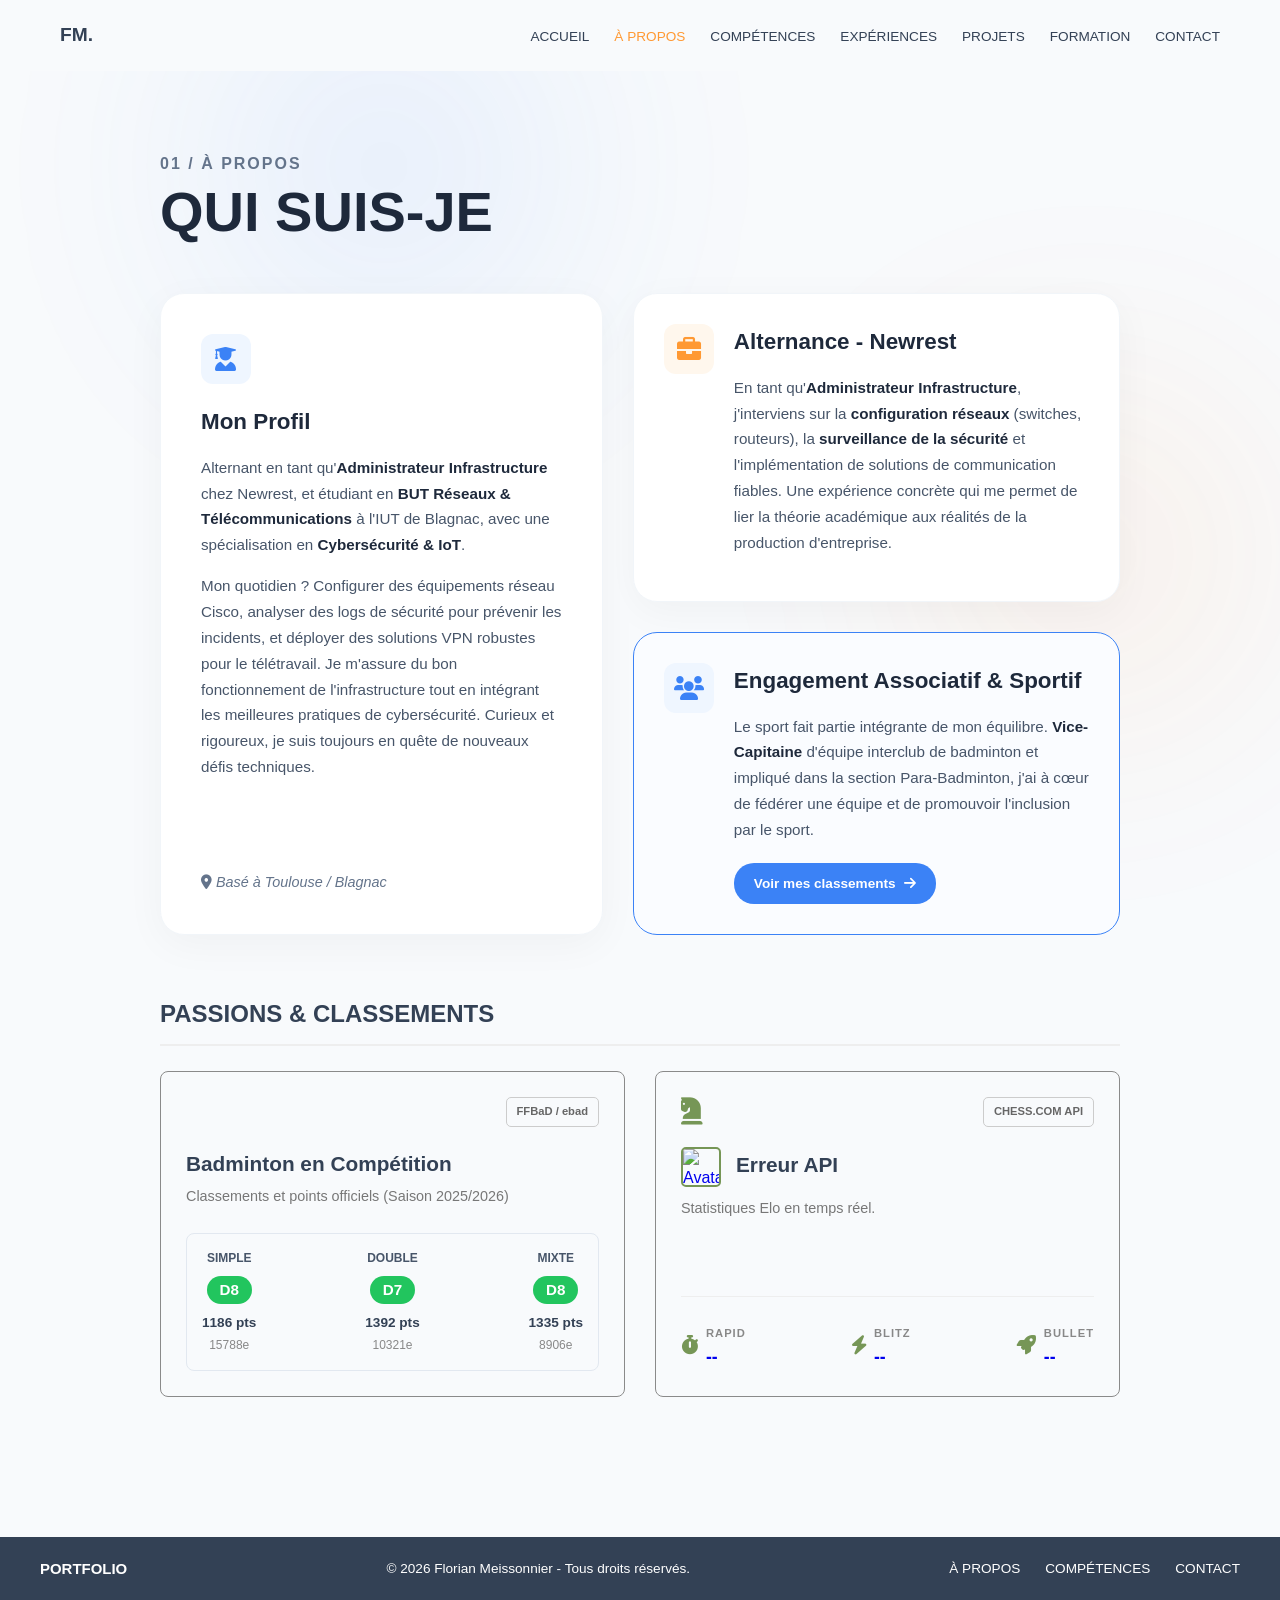
==== about.html @ 40d359cd "Add files via upload" ====
<!DOCTYPE html>
<html lang="fr">
<head>
    <meta charset="UTF-8">
    <meta name="viewport" content="width=device-width, initial-scale=1.0">
    <title>Florian Meissonnier - À Propos</title>
    <link rel="stylesheet" href="https://cdnjs.cloudflare.com/ajax/libs/font-awesome/6.0.0-beta3/css/all.min.css">
    <link rel="stylesheet" href="Style/styles.css">
</head>
<body>

    <div class="background-glows">
        <div class="glow-blob glow-1"></div>
        <div class="glow-blob glow-2"></div>
    </div>

    <header>
        <div class="navbar-container">
            <nav class="navbar">
                <div class="logo">FM.</div>
                <ul>
                    <li><a href="index.html">ACCUEIL</a></li>
                    <li><a href="#" class="active">À PROPOS</a></li>
                    <li><a href="skills.html">COMPÉTENCES</a></li>
                    <li><a href="experiences.html">EXPÉRIENCES</a></li>
                    <li><a href="projects.html">PROJETS</a></li>
                    <li><a href="diplomas.html">FORMATION</a></li>
                    <li><a href="contact.html">CONTACT</a></li>
                </ul>
            </nav>
        </div>
    </header>

    <main class="about-section">
        <div class="about-container">
            
            <p class="section-number">01 / À PROPOS</p>
            <h1 class="about-title">QUI SUIS-JE</h1>

            <div class="about-new-grid">
                
                <div class="about-glass-card about-card-main">
                    <div class="icon-box blue"><i class="fas fa-user-graduate"></i></div>
                    <h2>Mon Profil</h2>
                    
                    <p>Alternant en tant qu'<strong>Administrateur Infrastructure</strong> chez Newrest, et étudiant en <strong>BUT Réseaux & Télécommunications</strong> à l'IUT de Blagnac, avec une spécialisation en <strong>Cybersécurité & IoT</strong>.</p>
                    
                    <p>Mon quotidien ? Configurer des équipements réseau Cisco, analyser des logs de sécurité pour prévenir les incidents, et déployer des solutions VPN robustes pour le télétravail. Je m'assure du bon fonctionnement de l'infrastructure tout en intégrant les meilleures pratiques de cybersécurité. Curieux et rigoureux, je suis toujours en quête de nouveaux défis techniques.</p>
                    
                    <div class="about-location-pin">
                        <i class="fas fa-map-marker-alt"></i> Basé à Toulouse / Blagnac
                    </div>
                </div>

                <div class="about-right-col">
                    
                    <div class="about-side-card">
                        <div class="icon-box orange"><i class="fas fa-briefcase"></i></div>
                        <div class="side-card-content">
                            <h3>Alternance - Newrest</h3>
                            <p>En tant qu'<strong>Administrateur Infrastructure</strong>, j'interviens sur la <strong>configuration réseaux</strong> (switches, routeurs), la <strong>surveillance de la sécurité</strong> et l'implémentation de solutions de communication fiables. Une expérience concrète qui me permet de lier la théorie académique aux réalités de la production d'entreprise.</p>
                        </div>
                    </div>

                    <div class="about-side-card outlined">
                        <div class="icon-box blue"><i class="fas fa-users"></i></div>
                        <div class="side-card-content">
                            <h3>Engagement Associatif & Sportif</h3>
                            <p>Le sport fait partie intégrante de mon équilibre. <strong>Vice-Capitaine</strong> d'équipe interclub de badminton et impliqué dans la section Para-Badminton, j'ai à cœur de fédérer une équipe et de promouvoir l'inclusion par le sport.</p>
                            <a href="#passions" class="btn-small-blue">Voir mes classements <i class="fas fa-arrow-right"></i></a>
                        </div>
                    </div>

                </div>
            </div>

            <div id="passions"></div>

            <div class="hobbies-section" style="margin-top: 60px;">
                <h2 class="hobbies-title">PASSIONS & CLASSEMENTS</h2>
                <div class="hobbies-grid">
                    
                    <a href="https://www.badnet.org/ProxIMiti/Web/p_joueur.php?joueur=TON_ID" target="_blank" rel="noopener noreferrer" class="hobby-card badminton-card">
                        <div class="hobby-header">
                            <i class="fa-solid fa-shuttlecock hobby-icon badminton-color"></i>
                            <span class="hobby-tag">FFBaD / ebad</span>
                        </div>
                        <h3 class="hobby-name">Badminton en Compétition</h3>
                        <p class="hobby-desc">Classements et points officiels (Saison 2025/2026)</p>
                        
                        <div class="badminton-ranks">
                            <div class="rank-item">
                                <span class="rank-label">Simple</span>
                                <span class="ebad-badge badge-d">D8</span>
                                <div class="rank-details">
                                    <span class="rank-pts">1186 pts</span>
                                    <span class="rank-fr">15788e</span>
                                </div>
                            </div>
                            <div class="rank-item">
                                <span class="rank-label">Double</span>
                                <span class="ebad-badge badge-d">D7</span>
                                <div class="rank-details">
                                    <span class="rank-pts">1392 pts</span>
                                    <span class="rank-fr">10321e</span>
                                </div>
                            </div>
                            <div class="rank-item">
                                <span class="rank-label">Mixte</span>
                                <span class="ebad-badge badge-d">D8</span>
                                <div class="rank-details">
                                    <span class="rank-pts">1335 pts</span>
                                    <span class="rank-fr">8906e</span>
                                </div>
                            </div>
                        </div>
                    </a>

                    <a href="https://www.chess.com/member/Fl0ri_an" target="_blank" rel="noopener noreferrer" class="hobby-card chess-card">
                        <div class="hobby-header">
                            <i class="fa-solid fa-chess-knight hobby-icon chess-color"></i>
                            <span class="hobby-tag">CHESS.COM API</span>
                        </div>
                        <div class="chess-profile">
                            <img id="chess-avatar" src="https://www.chess.com/bundles/web/images/user-image.svg" alt="Avatar Chess" class="chess-avatar">
                            <h3 id="chess-username" class="hobby-name">Chargement...</h3>
                        </div>
                        <p class="hobby-desc">Statistiques Elo en temps réel.</p>
                        
                        <div class="chess-stats">
                            <div class="chess-stat-item">
                                <i class="fa-solid fa-stopwatch stat-icon"></i>
                                <div class="stat-info">
                                    <span class="stat-label">Rapid</span>
                                    <span id="chess-rapid" class="stat-value">--</span>
                                </div>
                            </div>
                            <div class="chess-stat-item">
                                <i class="fa-solid fa-bolt stat-icon"></i>
                                <div class="stat-info">
                                    <span class="stat-label">Blitz</span>
                                    <span id="chess-blitz" class="stat-value">--</span>
                                </div>
                            </div>
                            <div class="chess-stat-item">
                                <i class="fa-solid fa-rocket stat-icon"></i>
                                <div class="stat-info">
                                    <span class="stat-label">Bullet</span>
                                    <span id="chess-bullet" class="stat-value">--</span>
                                </div>
                            </div>
                        </div>
                    </a>

                </div>
            </div>

        </div>
    </main>

    <footer>
        <div class="footer-left">
            <span class="footer-logo">PORTFOLIO</span>
        </div>
        <div class="footer-center">
            <p>&copy; 2026 Florian Meissonnier - Tous droits réservés.</p>
        </div>
        <div class="footer-right">
            <nav class="footer-nav">
                <a href="#">À PROPOS</a>
                <a href="skills.html">COMPÉTENCES</a>
                <a href="contact.html">CONTACT</a>
            </nav>
        </div>
    </footer>

    <script>
    document.addEventListener("DOMContentLoaded", () => {
        const chessUsername = "Fl0ri_an"; 

        async function fetchChessData() {
            try {
                const profileRes = await fetch(`https://api.chess.com/pub/player/${chessUsername}`);
                const statsRes = await fetch(`https://api.chess.com/pub/player/${chessUsername}/stats`);
                if (!profileRes.ok || !statsRes.ok) throw new Error("Joueur introuvable");
                const profile = await profileRes.json();
                const stats = await statsRes.json();
                document.getElementById('chess-username').innerText = profile.username;
                if(profile.avatar) document.getElementById('chess-avatar').src = profile.avatar;
                document.getElementById('chess-rapid').innerText = stats.chess_rapid?.last?.rating || "N/C";
                document.getElementById('chess-blitz').innerText = stats.chess_blitz?.last?.rating || "N/C";
                document.getElementById('chess-bullet').innerText = stats.chess_bullet?.last?.rating || "N/C";
            } catch (error) {
                console.error("Erreur Chess.com:", error);
                document.getElementById('chess-username').innerText = "Erreur API";
            }
        }
        fetchChessData();
    });
    </script>
</body>
</html>
---- Style/styles.css ----
/* Variables pour les couleurs */
:root {
    --primary-blue: #3b82f6;      
    --primary-dark: #1e293b;      
    --color-light-bg: #f8fafc;    
    --color-accent: #ff9933;      
    --color-text-dark: #334155;   
    --color-text-light: #ffffff;
}

/* Styles Généraux */
* {
    margin: 0;
    padding: 0;
    box-sizing: border-box;
}

body {
    font-family: sans-serif;
    background-color: var(--color-light-bg);
    color: var(--color-text-dark);
    line-height: 1.6;
}

/* --- HEADER / NAVIGATION (NAVBAR) --- */

header {
    background-color: var(--color-light-bg); /* La navbar principale a un fond blanc/crème */
    padding: 20px 0;
    position: sticky;
    top: 0;
    z-index: 1000;
}

.navbar-container {
    max-width: 1200px;
    margin: 0 auto;
    padding: 0 20px;
}

.navbar {
    display: flex;
    justify-content: space-between;
    align-items: center;
}

.logo {
    font-size: 1.2em;
    font-weight: bold;
    color: var(--color-dark-red);
}

.navbar ul {
    list-style: none;
    display: flex;
}

.navbar ul li {
    margin-left: 25px;
}

.navbar ul li a {
    text-decoration: none;
    color: var(--color-text-dark);
    font-size: 0.85em;
    font-weight: 500;
    transition: color 0.3s;
}

.navbar ul li a:hover {
    color: var(--color-accent);
}

/* Style de la page active (Accueil ou À Propos) */
.navbar ul li a.active {
    color: var(--color-accent);
}


/* --- SECTION ACCUEIL (HERO) --- */

.hero-section {
    display: flex;
    justify-content: center;
    align-items: center;
    text-align: center;
    height: calc(100vh - 100px); /* Ajuster la hauteur de la section principale */
    padding-top: 50px; /* Espace sous la navbar */
}

.hero-content {
    padding: 20px;
}

.main-title {
    font-size: 3.8em; 
    font-weight: bold;
    color: var(--primary-dark);
    margin-bottom: 10px;
    line-height: 1.1;
    font-family: 'Poppins', sans-serif;
}

.subtitle {
    font-size: 1.15em;
    font-weight: 500;
    color: var(--primary-dark);
    margin-bottom: 25px;
}

.subtitle strong {
    color: var(--color-accent);
}

.specialization {
    font-size: 1.1em;
    color: var(--color-accent);
    font-weight: bold;
    margin-bottom: 40px;
}

/* --- BOUTONS --- */

.buttons {
    display: flex;
    justify-content: center;
    gap: 20px;
    margin-top: 20px;
}

.btn {
    text-decoration: none;
    padding: 12px 30px;
    border-radius: 5px;
    font-weight: 600;
    font-size: 0.9em;
    text-transform: uppercase;
    transition: background-color 0.3s, color 0.3s, border-color 0.3s;
}

.btn-contact {
    background-color: var(--primary-blue);
    border-color: var(--primary-blue);
    color: white;
}

.btn-contact:hover {
    background-color: #1e4fb9;
}

.btn-profile {
    background-color: transparent;
    color: var(--primary-dark);
    border: 1.5px solid var(--primary-dark); 
    display: inline-flex;
    align-items: center;
    gap: 10px;
    transition: all 0.3s ease;
}

.btn-profile:hover {
    background-color: var(--primary-dark);
    color: white;
    transform: translateY(-2px);
}

/* --- SECTION À PROPOS --- */

.about-section {
    max-width: 1000px;
    margin: 0 auto;
    padding: 80px 20px;
}

.about-container {
    /* Centrer le contenu si la section est plus étroite */
    margin: 0 auto;
}

.section-number {
    font-size: 0.8em;
    font-weight: 500;
    color: var(--color-dark-red);
    margin-bottom: 5px;
}

/* =========================================
   NOUVELLE PAGE À PROPOS (STYLE PHOTO)
   ========================================= */

.about-new-header {
    text-align: center;
    margin-bottom: 50px;
}

.about-new-title {
    font-size: 3em;
    font-weight: 800;
    color: var(--primary-dark);
    font-family: 'Poppins', sans-serif;
    margin-bottom: 10px;
}

/* La petite barre bleue sous le titre */
.about-underline {
    width: 60px;
    height: 4px;
    background-color: var(--primary-blue);
    margin: 0 auto;
    border-radius: 2px;
}

/* Grille principale (Carte gauche vs Cartes droite) */
.about-new-grid {
    display: grid;
    grid-template-columns: 1fr 1.1fr; /* La colonne de droite est très légèrement plus large */
    gap: 30px;
    margin-bottom: 60px;
}

/* Cartes "Glassmorphism" blanches */
.about-glass-card {
    background-color: white;
    border-radius: 24px;
    padding: 40px;
    box-shadow: 0 10px 40px rgba(0, 0, 0, 0.04);
    border: 1px solid #f1f5f9;
    display: flex;
    flex-direction: column;
}

.about-card-main {
    height: 100%;
}

/* Petites boîtes contenant les icônes */
.icon-box {
    width: 50px;
    height: 50px;
    border-radius: 12px;
    display: flex;
    justify-content: center;
    align-items: center;
    font-size: 1.5em;
    margin-bottom: 20px;
    flex-shrink: 0;
}

.icon-box.blue {
    background-color: #eff6ff;
    color: var(--primary-blue);
}

.icon-box.orange {
    background-color: #fff7ed;
    color: var(--color-accent);
}

/* Typographie interne des cartes */
.about-glass-card h2, .about-side-card h3 {
    color: var(--primary-dark);
    font-weight: 700;
    margin-bottom: 15px;
    font-size: 1.4em;
}

.about-glass-card p, .about-side-card p {
    color: #475569;
    line-height: 1.7;
    font-size: 0.95em;
    margin-bottom: 15px;
}

.about-glass-card p strong, .about-side-card p strong {
    color: var(--primary-dark);
}

/* Emplacement (Localisation en bas de la carte gauche) */
.about-location-pin {
    margin-top: auto;
    padding-top: 20px;
    color: #64748b;
    font-size: 0.9em;
    font-style: italic;
    font-weight: 500;
}

/* Colonne de droite (2 cartes empilées) */
.about-right-col {
    display: flex;
    flex-direction: column;
    gap: 30px;
}

.about-side-card {
    background-color: white;
    border-radius: 24px;
    padding: 30px;
    box-shadow: 0 10px 40px rgba(0, 0, 0, 0.04);
    border: 1px solid #f1f5f9;
    display: flex;
    gap: 20px; /* Espace entre l'icône à gauche et le texte à droite */
    align-items: flex-start;
}

/* Variante avec un liseré bleu pour la carte "Engagement Associatif" */
.about-side-card.outlined {
    box-shadow: none;
    border: 1.5px solid var(--primary-blue);
    background-color: #fafcff; /* Léger fond bleu très discret */
}

/* Le bouton "Voir mes classements" */
.btn-small-blue {
    display: inline-flex;
    align-items: center;
    gap: 8px;
    background-color: var(--primary-blue);
    color: white;
    padding: 10px 20px;
    border-radius: 20px;
    font-size: 0.85em;
    font-weight: 600;
    text-decoration: none;
    margin-top: 5px;
    transition: background-color 0.3s, transform 0.3s;
}

.btn-small-blue:hover {
    background-color: #2563eb;
    transform: translateX(5px); /* Petite animation vers la droite */
}

/* Responsive pour les tablettes et mobiles */
@media (max-width: 900px) {
    .about-new-grid {
        grid-template-columns: 1fr;
    }
    .about-side-card {
        flex-direction: column; /* L'icône passe au-dessus du texte sur petit écran */
        gap: 15px;
    }
}

.contact-card {
    display: flex;
    align-items: flex-start;
    padding: 20px;
    border: 1px solid #8a8a8a;
    border-radius: 8px;
    transition: box-shadow 0.3s;
    min-height: 100px;
}

.contact-card:hover {
    box-shadow: 0 4px 15px rgba(0, 0, 0, 0.05);
}

.icon-accent {
    color: var(--color-accent);
    font-size: 1.5em;
    margin-right: 15px;
    padding-top: 5px; /* Pour aligner l'icône avec le texte du label */
}

.card-text {
    display: flex;
    flex-direction: column;
}

.card-label {
    font-size: 0.8em;
    color: #999;
    text-transform: uppercase;
    margin-bottom: 5px;
}

.card-value {
    font-size: 1.1em;
    font-weight: 600;
    color: var(--color-dark-red); /* Utiliser la couleur principale pour les valeurs */
}

/* Pour que l'élément GITHUB prenne toute la largeur */
.card-full-width {
    grid-column: 1 / -1; /* S'étend de la première colonne à la dernière */
}

/* --- FOOTER --- */

footer {
    background-color: var(--color-text-dark);
    color: var(--color-text-light);
    padding: 20px 40px;
    display: flex;
    justify-content: space-between;
    align-items: center;
    font-size: 0.85em;
}

.footer-left .footer-logo {
    font-weight: bold;
    font-size: 1.1em;
}

.footer-center {
    display: flex;
    align-items: center;
    justify-content: center;
}

.footer-right {
    display: flex;
    align-items: center;
    gap: 30px;
}

.footer-right .footer-nav {
    display: flex;
    gap: 25px;
}

.footer-right .footer-nav a {
    color: var(--color-text-light);
    text-decoration: none;
    font-weight: 500;
}

.footer-right .footer-nav a:hover {
    color: var(--color-accent);
}

/* --- SECTION COMPÉTENCES --- */

.skills-section {
    max-width: 1200px;
    margin: 0 auto;
    padding: 80px 20px;
}

.skills-container {
    margin: 0 auto;
}

.skills-title {
    font-size: 3.5em;
    font-weight: bold;
    color: var(--color-dark-red);
    margin-bottom: 5px;
}

.skills-subtitle {
    font-size: 1.1em;
    color: var(--color-text-dark);
    margin-bottom: 60px;
}

.skills-glass-layout {
    display: flex;
    flex-wrap: wrap;
    gap: 30px;
    margin-bottom: 50px;
}

.sg-column {
    flex: 1;
    min-width: 300px;
    display: flex;
    flex-direction: column;
    gap: 20px;
}

/* Labels en haut des colonnes */
.sg-label {
    font-size: 0.85em;
    font-weight: 700;
    text-transform: uppercase;
    display: flex;
    align-items: center;
    gap: 10px;
    margin-bottom: 10px;
}

.sg-label-dot {
    width: 10px;
    height: 10px;
    border-radius: 50%;
}

.sg-label--blue { color: var(--primary-blue); }
.sg-label--blue .sg-label-dot { background-color: var(--primary-blue); }

.sg-label--orange { color: var(--color-accent); }
.sg-label--orange .sg-label-dot { background-color: var(--color-accent); }

.sg-label--red { color: #ef4444; }
.sg-label--red .sg-label-dot { background-color: #ef4444; }

/* Conteneur des cartes */
.sg-cards {
    display: flex;
    flex-direction: column;
    gap: 15px;
}

/* Style de la carte compétence */
.sg-card {
    position: relative;
    background-color: white;
    border-radius: 16px;
    padding: 20px;
    cursor: pointer;
    overflow: hidden;
    box-shadow: 0 4px 15px rgba(0,0,0,0.03);
    transition: transform 0.3s ease, box-shadow 0.3s ease;
    border: 1px solid #f1f5f9;
}

.sg-card:hover {
    transform: translateY(-4px);
    box-shadow: 0 12px 25px rgba(0,0,0,0.08);
}

/* --- EFFET GLOW INTERNE AU SURVOL --- */
.sg-card-glow {
    position: absolute;
    top: -50px;
    left: -50px;
    width: 150px;
    height: 150px;
    border-radius: 50%;
    opacity: 0;
    filter: blur(40px);
    transition: opacity 0.4s ease;
    pointer-events: none; /* Ne gêne pas le clic */
}

/* Lueur selon la colonne */
.sg-card--blue .sg-card-glow { background-color: rgba(59, 130, 246, 0.3); }
.sg-card--orange .sg-card-glow { background-color: rgba(249, 115, 22, 0.3); }
.sg-card--red .sg-card-glow { background-color: rgba(239, 68, 68, 0.3); }

/* Apparition de la lueur au survol */
.sg-card:hover .sg-card-glow {
    opacity: 1;
}

/* Intérieur de la carte */
.sg-card-top {
    display: flex;
    justify-content: space-between;
    align-items: center;
    margin-bottom: 15px;
    position: relative;
    z-index: 2;
}

.sg-icon-font {
    font-size: 2.5em;
}

/* Badges (Intermédiaire, etc.) */
.sg-badge {
    font-size: 0.7em;
    font-weight: 700;
    padding: 4px 12px;
    border-radius: 12px;
    text-transform: uppercase;
}

.sg-badge--blue { background-color: #eff6ff; color: #3b82f6; border: 1px solid #bfdbfe; }
.sg-badge--orange { background-color: #fff7ed; color: #ea580c; border: 1px solid #fed7aa; }
.sg-badge--red { background-color: #fef2f2; color: #ef4444; border: 1px solid #fecaca; }

.sg-card-bottom {
    position: relative;
    z-index: 2;
}

.sg-title {
    font-size: 1.2em;
    font-weight: 700;
    color: var(--primary-dark);
    margin-bottom: 4px;
}

.sg-sub {
    font-size: 0.85em;
    color: #64748b;
}


/* =========================================
   FENÊTRES MODALES (POP-UPS COMPÉTENCES)
   ========================================= */

.sg-modal {
    position: fixed;
    inset: 0;
    background-color: rgba(15, 23, 42, 0.6); /* Fond sombre semi-transparent */
    backdrop-filter: blur(4px);
    display: flex;
    justify-content: center;
    align-items: center;
    z-index: 9999;
    opacity: 0;
    pointer-events: none; /* Inactif par défaut */
    transition: opacity 0.3s ease;
}

/* Apparition quand la classe "active" est ajoutée via JS */
.sg-modal.active {
    opacity: 1;
    pointer-events: auto;
}

.sg-modal-content {
    background-color: #f8fafc;
    width: 90%;
    max-width: 750px;
    border-radius: 16px;
    overflow: hidden;
    box-shadow: 0 25px 50px -12px rgba(0, 0, 0, 0.25);
    transform: translateY(20px);
    transition: transform 0.3s ease;
}

.sg-modal.active .sg-modal-content {
    transform: translateY(0);
}

.sg-modal-header {
    display: flex;
    justify-content: space-between;
    align-items: center;
    padding: 20px 30px;
    background-color: white;
    border-bottom: 1px solid #e2e8f0;
}

.sg-modal-header h3 {
    margin: 0;
    color: var(--primary-dark);
    font-size: 1.3em;
}

.sg-close-btn {
    background: none;
    border: 1px solid #cbd5e1;
    border-radius: 50%;
    width: 35px;
    height: 35px;
    font-size: 1.5em;
    color: #64748b;
    cursor: pointer;
    display: flex;
    justify-content: center;
    align-items: center;
    transition: all 0.2s;
}

.sg-close-btn:hover {
    background-color: #f1f5f9;
    color: var(--primary-dark);
}

.sg-modal-body {
    display: grid;
    grid-template-columns: 1fr 1.5fr; /* 2 colonnes dans la pop-up */
    gap: 40px;
    padding: 30px;
}

/* Partie gauche (Icone, Badge, Description) */
.sg-detail-left {
    display: flex;
    flex-direction: column;
    align-items: center;
    text-align: center;
}

.sg-badge-large {
    font-size: 0.85em;
    padding: 6px 16px;
    margin-bottom: 15px;
    border-radius: 20px;
}

.sg-detail-left p {
    font-size: 0.95em;
    color: #475569;
    line-height: 1.5;
}

/* Partie droite (Savoir-faire / Liste) */
.sg-detail-right h4 {
    color: var(--primary-dark);
    margin-bottom: 15px;
    font-size: 1.1em;
}

.sg-tech-list {
    display: flex;
    flex-direction: column;
    gap: 10px;
}

.sg-tech-item {
    background-color: white;
    padding: 12px 18px;
    border-radius: 8px;
    box-shadow: 0 2px 4px rgba(0,0,0,0.02);
    font-size: 0.95em;
    color: var(--color-text-dark);
    display: flex;
    align-items: center;
    gap: 12px;
    border: 1px solid #f1f5f9;
}

/* Responsive Modal */
@media (max-width: 768px) {
    .sg-modal-body {
        grid-template-columns: 1fr; /* Une seule colonne sur mobile */
        gap: 20px;
    }
}
/* --- SECTION EXPÉRIENCES --- */

.experiences-section {
    max-width: 900px;
    margin: 0 auto;
    padding: 80px 20px;
}

.experiences-title {
    font-size: 3.5em;
    font-weight: bold;
    color: var(--primary-dark);
    margin-bottom: 60px;
    font-family: 'Poppins', sans-serif;
}

/* --- LISTE DES TÂCHES (Puces modernes) --- */
.timeline-tasks {
    list-style: none;
    padding: 0;
    margin-top: 15px;
    display: flex;
    flex-direction: column;
    gap: 8px;
}

.timeline-tasks li {
    font-size: 0.95em;
    color: #475569; /* Gris lisible */
    display: flex;
    align-items: flex-start;
    gap: 10px;
    line-height: 1.5;
}

/* Flèche de la puce */
.timeline-tasks li i {
    font-size: 0.85em;
    margin-top: 6px; /* Aligne la flèche avec la première ligne de texte */
}

/* Couleurs des puces selon la carte */
.blue-bullets li i { color: var(--primary-blue); }
.orange-bullets li i { color: var(--color-accent); }

/* Ajustement des titres de section secondaires */
.section-subtitle-container {
    display: flex;
    align-items: center;
    margin-bottom: 30px;
    padding-top: 20px;
}
.section-subtitle {
    font-size: 1.8em;
    font-weight: 700;
}
.subtitle-icon {
    font-size: 1.8em;
    margin-right: 15px;
}
/* --- SECTION PROJETS --- */

.projects-section {
    max-width: 1200px;
    margin: 0 auto;
    padding: 80px 20px;
}

.projects-title {
    font-size: 3.5em;
    font-weight: bold;
    color: var(--color-dark-red);
    margin-bottom: 5px;
}

.projects-subtitle {
    font-size: 1.1em;
    color: var(--color-text-dark);
    margin-bottom: 60px;
}

/* GRILLE DES PROJETS (2 colonnes) */
.projects-grid {
    display: grid;
    grid-template-columns: 1fr 1fr;
    gap: 40px;
}

.project-card {
    background-color: var(--color-light-bg);
    border: 1px solid #eee;
    padding: 30px;
    border-radius: 8px;
    transition: box-shadow 0.3s;
}

.project-card:hover {
    box-shadow: 0 8px 20px rgba(0, 0, 0, 0.05);
}

.project-header {
    display: flex;
    justify-content: space-between;
    align-items: center;
    margin-bottom: 20px;
}

.project-icon {
    font-size: 1.5em;
    color: var(--color-accent);
    /* Style du petit carré orange autour de l'icône */
    padding: 10px;
    border: 1px solid var(--color-accent);
    border-radius: 5px;
}

.project-tag {
    font-size: 0.7em;
    font-weight: bold;
    padding: 5px 10px;
    border-radius: 5px;
    border: 1px solid;
    text-transform: uppercase;
    white-space: nowrap;
}

/* Couleurs des tags (basées sur les captures) */
.tag-reseaux, .tag-iot, .tag-cyber {
    color: var(--color-accent);
    border-color: var(--color-accent);
}

.project-name {
    font-size: 1.5em;
    font-weight: 600;
    color: var(--color-dark-red);
    margin-bottom: 15px;
}

.project-description {
    font-size: 1em;
    color: #555;
    min-height: 80px; /* Assure une hauteur minimale pour les cartes */
    border-bottom: 1px solid #f0f0f0;
    padding-bottom: 20px;
    margin-bottom: 20px;
}

/* Section Technologies */

.project-technologies {
    display: flex;
    flex-direction: column;
}

.tech-label {
    font-size: 0.7em;
    color: var(--color-accent);
    font-weight: bold;
    margin-bottom: 10px;
}

.tech-badges {
    display: flex;
    flex-wrap: wrap;
    gap: 8px;
}

.badge {
    background-color: #f5f5f5; /* Fond léger pour les badges */
    color: var(--color-text-dark);
    padding: 5px 10px;
    border-radius: 3px;
    font-size: 0.8em;
    font-weight: 500;
}

/* --- SECTION DIPLÔMES ET CERTIFICATIONS --- */

.diplomas-section {
    max-width: 1200px;
    margin: 0 auto;
    padding: 80px 20px;
}

.diplomas-title {
    font-size: 3.5em;
    font-weight: bold;
    color: var(--color-dark-red);
    margin-bottom: 50px;
}

/* Style commun pour les sous-titres de section (Certifications, Académique) */
.section-subtitle-container {
    display: flex;
    align-items: center;
    margin-bottom: 30px;
    padding-top: 20px; /* Espace au-dessus de la section */
}

.academic-spacing {
    margin-top: 60px; /* Plus d'espace avant la section Parcours Académique */
}

.section-subtitle {
    font-size: 1.8em;
    font-weight: 700;
    color: var(--color-dark-red);
}

.subtitle-icon {
    font-size: 1.8em;
    color: var(--color-dark-red);
    margin-right: 15px;
}

/* --- CERTIFICATIONS CISCO (GRILLE) --- */

.certifications-grid {
    display: grid;
    grid-template-columns: repeat(3, 1fr); /* Trois colonnes de largeur égale */
    gap: 30px;
    margin-bottom: 60px;
}

.certif-card {
    background-color: #fcfcfc;
    border: 1px solid #f0e0e0;
    padding: 25px;
    border-radius: 8px;
    transition: background-color 0.3s;
    background-color: #fcf6f6; /* Fond légèrement rosé/crème comme sur la capture */
}

.certif-header {
    display: flex;
    justify-content: space-between;
    align-items: flex-start;
    margin-bottom: 20px;
}

.certif-icon {
    font-size: 1.5em;
    color: var(--color-accent);
}

.certif-year {
    font-size: 0.8em;
    font-weight: bold;
    color: var(--color-accent);
}

.certif-name {
    font-size: 1.2em;
    font-weight: 600;
    color: var(--color-dark-red);
    margin-bottom: 5px;
    line-height: 1.3;
}

.certif-issuer {
    font-size: 0.9em;
    color: #999;
    margin-bottom: 15px;
    font-style: italic;
}

.certif-description {
    font-size: 0.9em;
    color: #555;
}

/* --- PARCOURS ACADÉMIQUE (LISTE) --- */

.parcours-timeline {
    display: flex;
    flex-direction: column;
    gap: 30px;
    margin-bottom: 60px;
}

.timeline-card {
    position: relative;
    background-color: white;
    border-radius: 16px;
    padding: 30px;
    display: flex;
    flex-direction: column;
    gap: 20px;
    border: 1px solid #f1f5f9;
    box-shadow: 0 4px 15px rgba(0,0,0,0.03);
    transition: transform 0.3s ease, box-shadow 0.3s ease;
    overflow: hidden; /* Nécessaire pour contenir la lueur */
    z-index: 1;
}

.timeline-card:hover {
    transform: translateY(-4px);
    box-shadow: 0 12px 25px rgba(0,0,0,0.08);
}

/* Lueur interne au survol */
.timeline-glow {
    position: absolute;
    top: -60px;
    left: -60px;
    width: 200px;
    height: 200px;
    border-radius: 50%;
    opacity: 0;
    filter: blur(50px);
    transition: opacity 0.4s ease;
    pointer-events: none;
    z-index: -1;
}

.timeline-glow--blue { background-color: rgba(59, 130, 246, 0.2); }
.timeline-glow--orange { background-color: rgba(249, 115, 22, 0.2); }

.timeline-card:hover .timeline-glow {
    opacity: 1;
}

/* Badge pour les dates */
.timeline-date {
    display: flex;
    align-items: center;
}

.date-badge {
    background-color: #eff6ff; /* Bleu très clair */
    color: var(--primary-blue);
    padding: 6px 16px;
    border-radius: 20px;
    font-size: 0.85em;
    font-weight: 700;
    border: 1px solid #bfdbfe;
    display: inline-block;
}

.date-badge--orange {
    background-color: #fff7ed;
    color: var(--color-accent);
    border: 1px solid #fed7aa;
}

/* Contenu principal de la carte */
.timeline-content {
    display: flex;
    gap: 25px;
    align-items: flex-start;
}

/* Icône encerclée */
.timeline-icon-wrapper {
    flex-shrink: 0;
    width: 65px;
    height: 65px;
    background-color: var(--color-light-bg);
    border-radius: 50%;
    display: flex;
    justify-content: center;
    align-items: center;
    font-size: 1.6em;
    box-shadow: inset 0 2px 5px rgba(0,0,0,0.05); /* Effet "creusé" */
}

/* Textes */
.timeline-text {
    display: flex;
    flex-direction: column;
    gap: 6px;
}

.timeline-title {
    font-size: 1.4em;
    font-weight: 700;
    color: var(--primary-dark);
    margin: 0;
}

.timeline-specialty {
    font-weight: 600;
    color: var(--primary-blue); /* Fait ressortir ta spécialité */
    font-size: 1em;
    margin: 0;
}

.timeline-location {
    font-size: 0.9em;
    color: #64748b;
    margin: 0;
    display: flex;
    align-items: center;
    gap: 6px;
}

.timeline-location i {
    color: var(--color-accent);
}

.timeline-desc {
    margin-top: 10px;
    font-size: 0.95em;
    color: #475569;
    line-height: 1.6;
}

/* --- RESPONSIVE PARCOURS --- */
@media (max-width: 768px) {
    .timeline-content {
        flex-direction: column;
        gap: 15px;
    }
    
    .timeline-icon-wrapper {
        width: 50px;
        height: 50px;
        font-size: 1.2em;
    }
}

/* --- SECTION CONTACT --- */

.contact-section {
    max-width: 1200px;
    margin: 0 auto;
    padding: 80px 20px;
}

.contact-title {
    font-size: 3.5em;
    font-weight: bold;
    color: var(--color-dark-red);
    margin-bottom: 5px;
}

.contact-subtitle {
    font-size: 1.1em;
    color: var(--color-text-dark);
    margin-bottom: 60px;
}

/* Grille principale (2 colonnes) */
.contact-grid-main {
    display: grid;
    grid-template-columns: 1fr 1.5fr; /* Infos à gauche (plus petit), Formulaire à droite (plus grand) */
    gap: 80px;
    margin-top: 30px;
}

/* --- PARTIE GAUCHE (INFOS) --- */

.contact-info-side {
    padding-top: 20px;
}

.info-text {
    font-size: 1em;
    color: #555;
    line-height: 1.6;
    margin-bottom: 40px;
}

.contact-detail-card {
    display: flex;
    align-items: center;
    padding: 20px;
    border: 1px solid #f0f0f0;
    border-radius: 5px;
    margin-bottom: 20px;
}

.info-icon {
    font-size: 1.5em;
    color: var(--color-accent);
    margin-right: 20px;
}

.info-text-group {
    display: flex;
    flex-direction: column;
}

.info-label {
    font-size: 0.8em;
    color: #999;
    text-transform: uppercase;
    margin-bottom: 3px;
}

.info-value {
    font-size: 1em;
    font-weight: 600;
    color: var(--color-dark-red);
}

.social-links {
    margin-top: 30px;
    display: flex;
    gap: 15px;
}

.social-btn {
    display: flex;
    justify-content: center;
    align-items: center;
    width: 45px;
    height: 45px;
    color: var(--color-dark-red);
    border-radius: 5px;
    font-size: 1.2em;
    transition: background-color 0.3s, color 0.3s;
}

.social-btn:hover {
    color: var(--primary-blue);
}


/* --- PARTIE DROITE (FORMULAIRE) --- */

.contact-form {
    background-color: var(--color-light-bg);
    padding: 20px;
}

.form-row {
    display: flex;
    gap: 20px;
    margin-bottom: 20px;
}

.form-group {
    display: flex;
    flex-direction: column;
    flex: 1; /* Prend l'espace disponible */
}

.form-group label {
    font-size: 0.8em;
    color: var(--color-dark-red);
    font-weight: 600;
    margin-bottom: 5px;
    text-transform: uppercase;
}

.contact-form input[type="text"],
.contact-form input[type="email"],
.contact-form textarea {
    padding: 15px 12px;
    border: 1px solid #ccc;
    border-radius: 5px;
    font-size: 1em;
    background-color: #fcfcfc;
    transition: border-color 0.3s;
}

.contact-form input:focus,
.contact-form textarea:focus {
    border-color: var(--color-accent);
    outline: none;
}

.contact-form textarea {
    resize: vertical;
}

.btn-submit {
    /* Utilise le style du bouton de contact, mais plus grand */
    background-color: var(--color-accent);
    color: var(--color-text-light);
    border: none;
    padding: 15px 30px;
    border-radius: 5px;
    font-weight: 600;
    font-size: 1em;
    text-transform: uppercase;
    cursor: pointer;
    transition: background-color 0.3s;
    width: auto; /* Ajuste la largeur au contenu */
    display: inline-flex;
    align-items: center;
    gap: 10px;
    margin-top: 10px;
}

.btn-submit:hover {
    background-color: #e68a00;
}

/* --- SECTION PASSIONS & CLASSEMENTS --- */
.hobbies-section { margin-bottom: 60px; }
.hobbies-title {
    font-size: 1.5em; font-weight: 700; color: var(--color-dark-red);
    margin-bottom: 25px; border-bottom: 2px solid #eee; padding-bottom: 10px;
}
.hobbies-grid { display: grid; grid-template-columns: 1fr 1fr; gap: 30px; }

.hobby-card {
    background-color: var(--color-light-bg);
    border: 1px solid #8a8a8a;
    border-radius: 8px;
    padding: 25px;
    text-decoration: none; /* Enlève le soulignement du lien */
    transition: all 0.3s ease;
    display: flex; flex-direction: column;
}

.hobby-card:hover {
    box-shadow: 0 8px 20px rgba(0, 0, 0, 0.08);
    transform: translateY(-2px);
    border-color: var(--color-accent);
}

.hobby-header { display: flex; justify-content: space-between; align-items: center; margin-bottom: 20px; }
.hobby-icon { font-size: 1.8em; }
.badminton-color { color: #12ec62; } /* Vert pour le badminton D */
.chess-color { color: #769656; }
.hobby-tag { font-size: 0.7em; font-weight: bold; padding: 5px 10px; border-radius: 5px; border: 1px solid #ccc; color: #666; }
.hobby-name { font-size: 1.3em; font-weight: 600; color: var(--color-text-dark); margin-bottom: 5px; }
.hobby-desc { font-size: 0.9em; color: #777; margin-bottom: 25px; flex-grow: 1; }

/* --- BADMINTON --- */
.badminton-ranks {
    display: flex; justify-content: space-between;
    background-color: #f8fafc; border: 1px solid #e2e8f0; border-radius: 8px; padding: 15px;
}
.rank-item { display: flex; flex-direction: column; align-items: center; gap: 8px; }
.rank-label { font-size: 0.75em; font-weight: 700; color: #475569; text-transform: uppercase; }
.ebad-badge {
    display: inline-flex; justify-content: center; align-items: center;
    width: 45px; height: 28px; border-radius: 14px;
    font-weight: bold; font-size: 0.95em; color: white;
}
.badge-d { background-color: #22c55e; } /* VERT SÉRIE D */

.rank-details { display: flex; flex-direction: column; align-items: center; gap: 2px; }
.rank-pts { font-size: 0.85em; font-weight: 600; color: var(--color-text-dark); }
.rank-fr { font-size: 0.75em; color: #888; }

/* --- CHESS.COM --- */
.chess-profile { display: flex; align-items: center; gap: 15px; margin-bottom: 10px; }
.chess-avatar { width: 40px; height: 40px; border-radius: 5px; border: 2px solid #769656; }
.chess-stats { display: flex; justify-content: space-between; border-top: 1px solid #eee; padding-top: 20px; }
.chess-stat-item { display: flex; align-items: center; gap: 8px; }
.stat-icon { color: #769656; font-size: 1.2em; }
.stat-info { display: flex; flex-direction: column; }
.stat-label { font-size: 0.75em; color: #888; text-transform: uppercase; }
.stat-value { font-size: 1.1em; font-weight: bold; color: var(--color-dark-red); }

@media (max-width: 768px) { .hobbies-grid { grid-template-columns: 1fr; } }

/* --- SECTION LANGUES (SOUS LES COMPÉTENCES TECHNIQUES) --- */

.languages-glass-section {
    margin-top: 60px;
    display: flex;
    flex-direction: column;
}

.languages-new-grid {
    display: grid;
    grid-template-columns: repeat(4, 1fr);
    gap: 20px;
}

.lang-new-card {
    position: relative;
    background-color: white;
    border-radius: 16px;
    padding: 30px 20px;
    display: flex;
    flex-direction: column;
    align-items: center;
    text-align: center;
    gap: 15px;
    border: 1px solid #f1f5f9; /* Bordure discrète */
    box-shadow: 0 4px 15px rgba(0,0,0,0.03);
    transition: transform 0.3s ease, box-shadow 0.3s ease;
    overflow: hidden; /* Pour contenir l'effet Glow */
}

.lang-new-card:hover {
    transform: translateY(-4px);
    box-shadow: 0 12px 25px rgba(0,0,0,0.08);
}

/* Lueur interne au survol (Glow) */
.lang-glow {
    position: absolute;
    top: -40px;
    left: -40px;
    width: 120px;
    height: 120px;
    border-radius: 50%;
    opacity: 0;
    filter: blur(35px);
    transition: opacity 0.4s ease;
    pointer-events: none;
}

/* Couleurs des lueurs basées sur les drapeaux */
.lang-glow--fr { background-color: rgba(0, 85, 164, 0.25); } /* Bleu France */
.lang-glow--gb { background-color: rgba(200, 16, 46, 0.25); } /* Rouge UK */
.lang-glow--de { background-color: rgba(255, 206, 0, 0.35); } /* Jaune/Doré Allemagne */
.lang-glow--lv { background-color: rgba(158, 48, 57, 0.3); } /* Rouge Carmin Lettonie */

.lang-new-card:hover .lang-glow {
    opacity: 1;
}

/* Encadré rond pour le drapeau */
.lang-flag-wrapper {
    width: 70px;
    height: 70px;
    border-radius: 50%;
    background-color: var(--color-light-bg);
    display: flex;
    justify-content: center;
    align-items: center;
    box-shadow: inset 0 2px 5px rgba(0,0,0,0.05); /* Effet creusé */
    z-index: 2;
}

/* Ajustement du drapeau */
.lang-flag-icon {
    font-size: 2.2em;
    border-radius: 4px;
    box-shadow: 0 2px 6px rgba(0,0,0,0.15);
}

.lang-content {
    z-index: 2;
    display: flex;
    flex-direction: column;
    align-items: center;
    gap: 10px;
}

.lang-title {
    font-size: 1.15em;
    font-weight: 700;
    color: var(--primary-dark);
    margin: 0;
}

/* Responsive pour les langues */
@media (max-width: 1024px) {
    .languages-new-grid {
        grid-template-columns: repeat(2, 1fr);
    }
}

@media (max-width: 600px) {
    .languages-new-grid {
        grid-template-columns: 1fr;
    }
}

/* --- BADGES LANGUES PERSONNALISÉS --- */

.lang-badge--fr {
    background-color: rgba(0, 85, 164, 0.08);
    color: #0055A4; /* Bleu France */
    border: 1px solid rgba(0, 85, 164, 0.3);
}

.lang-badge--gb {
    background-color: rgba(200, 16, 46, 0.08);
    color: #C8102E; /* Rouge UK */
    border: 1px solid rgba(200, 16, 46, 0.3);
}

.lang-badge--de {
    background-color: rgba(212, 175, 55, 0.1);
    color: #b48600; /* Doré allemand adapté pour la lisibilité */
    border: 1px solid rgba(212, 175, 55, 0.4);
}

.lang-badge--lv {
    background-color: rgba(158, 48, 57, 0.08);
    color: #9E3039; /* Rouge Carmin Lettonie */
    border: 1px solid rgba(158, 48, 57, 0.3);
}

/* --- LIEN ATTESTATION (TOEIC) --- */

.lang-certif-link {
    font-size: 0.8em;
    color: #64748b; /* Gris discret par défaut */
    text-decoration: none;
    margin-top: 5px;
    font-weight: 500;
    transition: color 0.3s ease;
    display: inline-flex;
    align-items: center;
    gap: 6px;
    position: relative;
    z-index: 3; /* Assure que le lien soit cliquable au-dessus du glow */
}

/* Au survol, le lien prend la couleur rouge du Royaume-Uni pour rester dans le thème */
.lang-certif-link:hover {
    color: #C8102E; 
}


/* --- SECTION ACCUEIL (HERO) --- */

.hero-section {
    display: flex;
    align-items: center;
    min-height: calc(100vh - 100px); 
    padding: 60px 20px;
}

.hero-container {
    display: flex;
    align-items: center;
    justify-content: space-between;
    max-width: 1100px;
    margin: 0 auto;
    gap: 60px; /* Espace entre la photo et le texte */
}

/* Photo de profil */
.hero-visual {
    flex: 0 0 320px; /* Largeur fixe pour la photo */
}

/* Photo de profil et son effet */
.hero-avatar {
    width: 100%;
    height: auto;
    border-radius: 20px; 
    box-shadow: 0 15px 35px rgba(0,0,0,0.08); 
    object-fit: cover;
    
    /* Transitions pour rendre l'animation fluide */
    /* La courbe "cubic-bezier" donne un petit effet rebond très pro */
    transition: transform 0.4s cubic-bezier(0.175, 0.885, 0.32, 1.275), box-shadow 0.4s ease;
}

/* L'effet quand on passe la souris sur la photo */
.hero-avatar:hover {
    transform: translateY(-10px) scale(1.02); /* Se soulève et grossit très légèrement */
    box-shadow: 0 25px 50px rgba(0,0,0,0.15); /* L'ombre s'agrandit pour accentuer la profondeur */
}

/* Contenu texte à droite */
.hero-content {
    flex: 1;
    text-align: left; /* Aligné à gauche */
}



.hero-description {
    font-size: 1em;
    color: #555;
    margin-bottom: 35px;
    line-height: 1.7;
}

/* Section Statistiques */
.stats-row {
    display: flex;
    gap: 50px;
    margin-bottom: 30px;
    padding-bottom: 30px;
    border-bottom: 1px solid #e2e8f0; /* Ligne de séparation */
}

.stat-item {
    display: flex;
    flex-direction: column;
    align-items: center;
}

.stat-number {
    font-size: 2.5em;
    font-weight: bold;
    color: var(--primary-blue);
    line-height: 1;
}

.stat-label {
    font-size: 0.7em;
    text-transform: uppercase;
    color: #888;
    margin-top: 8px;
    font-weight: 600;
    letter-spacing: 1px;
}

/* Réseaux Sociaux Accueil */
.social-row {
    display: flex;
    align-items: center;
    gap: 15px;
    margin-top: 30px;
}

.social-text {
    font-size: 0.8em;
    font-weight: 600;
    color: #888;
    text-transform: uppercase;
    margin-right: 10px;
}

/* --- BOUTONS --- */

.buttons {
    display: flex;
    justify-content: center;
    gap: 20px;
    margin-top: 20px;
}

/* Surcharge pour la page d'accueil (aligné à gauche) */
.hero-buttons {
    justify-content: flex-start;
    margin-top: 0;
}

.btn {
    text-decoration: none;
    padding: 12px 30px;
    border-radius: 5px;
    font-weight: 600;
    font-size: 0.9em;
    text-transform: uppercase;
    transition: background-color 0.3s, color 0.3s, border-color 0.3s;
    display: inline-flex;
    align-items: center;
    gap: 8px;
}
/* --- RESPONSIVE ACCUEIL (Tablettes et Mobiles) --- */
@media (max-width: 900px) {
    .hero-container {
        flex-direction: column;
        text-align: center;
        gap: 40px;
    }
    .hero-content {
        text-align: center;
    }
    .stats-row {
        justify-content: center;
        gap: 30px;
        flex-wrap: wrap;
    }
    .hero-buttons {
        justify-content: center;
    }
    .social-row {
        justify-content: center;
    }
}

/* --- ANIMATIONS DE FOND (GLOWS SUR TOUTE LA PAGE) --- */

.background-glows {
    position: fixed;
    top: 0;
    left: 0;
    width: 100%;
    height: 100%;
    z-index: -1;
    overflow: hidden;
    background-color: var(--color-light-bg);
}

.glow-blob {
    position: absolute;
    width: 40vw; /* Taille proportionnelle à l'écran */
    height: 40vw;
    border-radius: 50%;
    filter: blur(120px);
    opacity: 0.4;
}

/* Glow Bleu : Voyage de haut en bas */
.glow-1 {
    top: -10%;
    left: 10%;
    background: radial-gradient(circle, rgba(59, 130, 246, 0.4) 0%, rgba(255, 255, 255, 0) 70%);
    animation: moveBlue 25s infinite alternate ease-in-out;
}

/* Glow Orange : Voyage de droite à gauche */
.glow-2 {
    bottom: 10%;
    right: -5%;
    background: radial-gradient(circle, rgba(249, 115, 22, 0.3) 0%, rgba(255, 255, 255, 0) 70%);
    animation: moveOrange 20s infinite alternate ease-in-out;
}

@keyframes moveBlue {
    0%   { transform: translate(0, 0); }
    50%  { transform: translate(50vw, 40vh); } /* Traverse vers le milieu droit */
    100% { transform: translate(10vw, 80vh); } /* Finit en bas à gauche */
}

@keyframes moveOrange {
    0%   { transform: translate(0, 0); }
    50%  { transform: translate(-60vw, -30vh); } /* Traverse vers le haut gauche */
    100% { transform: translate(-20vw, -70vh); } /* Finit en haut milieu */
}

/* --- EFFET CURSEUR CLIGNOTANT (TYPEWRITER) --- */

.typewriter {
    display: inline-block;
    position: relative;
    border-right: 3px solid var(--color-accent); /* La barre à côté de l'orange */
    padding-right: 5px;
    animation: blinkCursor 0.8s step-end infinite;
}

@keyframes blinkCursor {
    from, to { border-color: transparent; }
    50% { border-color: var(--color-accent); }
}

/* --- AJUSTEMENT HERO (Pour le contraste avec le fond) --- */

.hero-section {
    position: relative;
    background: transparent; /* Pour laisser voir les glows */
}

/* Optionnel : Ajoute un léger effet de verre (glassmorphism) sur ta photo */
.hero-avatar {
    border: 8px solid rgba(255, 255, 255, 0.5);
    backdrop-filter: blur(5px);
}

/* --- NOUVELLES CARTES CERTIFICATIONS (Style Image + Hover) --- */

.new-certif-grid {
    display: grid;
    /* Créé une grille adaptative : les cartes feront au moins 300px, sinon elles prennent l'espace dispo */
    grid-template-columns: repeat(auto-fill, minmax(320px, 1fr));
    gap: 30px;
    margin-bottom: 80px;
}

.new-certif-card {
    position: relative;
    display: block;
    height: 380px; /* Hauteur fixe pour que toutes les cartes soient alignées */
    border-radius: 16px;
    overflow: hidden;
    text-decoration: none;
    color: white;
    box-shadow: 0 10px 30px rgba(0,0,0,0.1);
    /* Transition douce pour le survol de la carte globale */
    transition: transform 0.4s cubic-bezier(0.175, 0.885, 0.32, 1.275), box-shadow 0.4s ease;
}

/* Effet quand on passe la souris sur la carte */
.new-certif-card:hover {
    transform: translateY(-10px);
    box-shadow: 0 20px 40px rgba(0,0,0,0.2);
}

/* Image de fond */
.new-certif-card .certif-bg-img {
    position: absolute;
    top: 0;
    left: 0;
    width: 100%;
    height: 100%;
    object-fit: cover;
    z-index: 1;
    transition: transform 0.6s ease; /* Transition pour le zoom */
}

/* Effet de zoom sur l'image au survol */
.new-certif-card:hover .certif-bg-img {
    transform: scale(1.08); 
}

/* Filtre sombre par dessus l'image pour que le texte soit lisible */
.new-certif-card .certif-overlay {
    position: absolute;
    inset: 0;
    background: linear-gradient(to top, rgba(15, 23, 42, 0.95) 0%, rgba(15, 23, 42, 0.5) 60%, rgba(15, 23, 42, 0.1) 100%);
    z-index: 2;
}

/* Le petit rond blanc en haut à droite pour le logo */
.new-certif-card .certif-badge-zone {
    position: absolute;
    top: 20px;
    right: 20px;
    z-index: 3;
    width: 50px;
    height: 50px;
    background-color: white;
    border-radius: 50%;
    padding: 8px; /* Espace autour du logo */
    display: flex;
    align-items: center;
    justify-content: center;
    box-shadow: 0 4px 10px rgba(0,0,0,0.3);
}

.new-certif-card .certif-round-badge {
    width: 100%;
    height: 100%;
    object-fit: contain;
}

/* Zone du texte (titre, date, description) */
.new-certif-card .certif-content {
    position: absolute;
    bottom: 0;
    left: 0;
    width: 100%;
    padding: 30px 25px;
    z-index: 3;
    display: flex;
    flex-direction: column;
    gap: 8px;
}

/* L'étiquette de l'année */
.new-certif-card .certif-year {
    background-color: var(--primary-blue);
    color: white;
    padding: 4px 12px;
    border-radius: 6px;
    font-size: 0.85em;
    font-weight: 700;
    width: fit-content;
    margin-bottom: 5px;
    box-shadow: 0 2px 5px rgba(0,0,0,0.2);
}

/* Variations de couleurs pour l'année (comme sur la photo) */
.certif-year.orange-badge { background-color: var(--color-accent); }
.certif-year.green-badge { background-color: #22c55e; }

.new-certif-card h3 {
    font-size: 1.3em;
    font-weight: 700;
    color: white;
    margin: 0;
    line-height: 1.2;
}

.new-certif-card p {
    font-size: 0.9em;
    color: #cbd5e1; /* Gris clair */
    margin: 5px 0 15px 0;
    line-height: 1.5;
    /* Permet de couper le texte s'il est trop long (3 lignes max) */
    display: -webkit-box;
    -webkit-box-orient: vertical;
    overflow: hidden;
}

/* Le petit texte "Voir la certification" */
.new-certif-card .certif-link-hint {
    font-size: 0.85em;
    color: #94a3b8;
    font-weight: 500;
    transition: color 0.3s ease;
}

.new-certif-card:hover .certif-link-hint {
    color: white; /* S'allume en blanc au survol */
}

/* =========================================
   NOUVELLE GRILLE DE PROJETS (CARTES)
   ========================================= */

.portfolio-grid {
    display: grid;
    grid-template-columns: repeat(auto-fill, minmax(320px, 1fr));
    gap: 30px;
    margin-bottom: 60px;
}

.project-new-card {
    background: white;
    border-radius: 16px;
    overflow: hidden;
    cursor: pointer;
    border: 1px solid #f1f5f9;
    box-shadow: 0 4px 15px rgba(0,0,0,0.05);
    transition: transform 0.3s ease, box-shadow 0.3s ease;
    display: flex;
    flex-direction: column;
}

.project-new-card:hover {
    transform: translateY(-8px);
    box-shadow: 0 15px 30px rgba(0,0,0,0.1);
}

.card-img-container {
    position: relative;
    width: 100%;
    height: 200px;
    overflow: hidden;
}

.card-img-container img {
    width: 100%;
    height: 100%;
    object-fit: cover;
    transition: transform 0.5s ease;
}

.project-new-card:hover .card-img-container img {
    transform: scale(1.05);
}

/* L'effet sombre "Voir le projet" au survol */
.card-img-container .overlay {
    position: absolute;
    inset: 0;
    background: rgba(15, 23, 42, 0.7);
    display: flex;
    justify-content: center;
    align-items: center;
    opacity: 0;
    transition: opacity 0.3s ease;
}

.project-new-card:hover .overlay {
    opacity: 1;
}

.overlay-text {
    color: white;
    font-weight: 700;
    font-size: 1.1em;
    padding: 8px 20px;
    border: 2px solid white;
    border-radius: 30px;
    transform: translateY(20px);
    transition: transform 0.3s ease;
}

.project-new-card:hover .overlay-text {
    transform: translateY(0);
}

.card-body {
    padding: 25px;
    display: flex;
    flex-direction: column;
    flex-grow: 1;
}

.card-title {
    font-size: 1.25em;
    color: var(--primary-dark);
    margin: 10px 0;
}

/* Tags de couleurs */
.tags {
    display: flex;
    gap: 8px;
    flex-wrap: wrap;
}

.tag {
    font-size: 0.7em;
    font-weight: 700;
    padding: 4px 10px;
    border-radius: 12px;
    text-transform: uppercase;
}

.tag-blue { background-color: #eff6ff; color: var(--primary-blue); border: 1px solid #bfdbfe; }
.tag-orange { background-color: #fff7ed; color: var(--color-accent); border: 1px solid #fed7aa; }
.tag-red { background-color: #fef2f2; color: #ef4444; border: 1px solid #fecaca; }

.project-meta {
    margin-top: auto;
    padding-top: 15px;
    border-top: 1px solid #f1f5f9;
    display: flex;
    justify-content: space-between;
    font-size: 0.85em;
    color: #64748b;
    font-weight: 500;
}

/* =========================================
   MODALES, CARROUSELS ET SLIDES
   ========================================= */

/* Modale plein écran élargie pour les projets */
.modal-lg {
    max-width: 900px;
    height: 80vh; /* La modale prend 80% de l'écran */
    display: flex;
    flex-direction: column;
}

.badge-category {
    font-size: 0.7em;
    padding: 4px 12px;
    border-radius: 15px;
    background: #eff6ff;
    color: var(--primary-blue);
    font-weight: 700;
    border: 1px solid #bfdbfe;
    text-transform: uppercase;
    margin-left: 15px;
}

.header-controls {
    display: flex;
    align-items: center;
    gap: 15px;
}

.page-counter {
    font-size: 0.85em;
    color: #64748b;
    font-weight: 600;
    background: #f1f5f9;
    padding: 4px 12px;
    border-radius: 15px;
}

/* Structure du carrousel */
.carousel-container {
    flex-grow: 1;
    overflow: hidden;
    position: relative;
    background: #f8fafc;
}

.carousel-track {
    display: flex;
    height: 100%;
    width: 100%;
    transition: transform 0.4s ease-in-out;
}

.carousel-slide {
    min-width: 100%; /* Chaque slide fait 100% de la modale */
    height: 100%;
    padding: 30px;
    overflow-y: auto; /* Permet de scroller DANS la slide si besoin */
}

/* Grille interne à une slide (Texte à gauche, image à droite) */
.slide-grid {
    display: grid;
    grid-template-columns: 1fr 1fr;
    gap: 30px;
    align-items: start;
}

.intro-text {
    font-size: 1.05em;
    line-height: 1.6;
    color: #475569;
    margin-bottom: 20px;
}

/* Boîte d'info (bleutée) */
.info-box {
    background: rgba(59, 130, 246, 0.05);
    border-left: 4px solid var(--primary-blue);
    padding: 15px 20px;
    border-radius: 0 8px 8px 0;
    margin-bottom: 20px;
}

.info-box h5 { margin: 0 0 10px 0; color: var(--primary-blue); font-size: 1.1em;}

/* Liste avec check personnalisés */
.check-list.custom-bullet {
    list-style: none;
    padding: 0;
}
.check-list.custom-bullet li {
    position: relative;
    padding-left: 25px;
    margin-bottom: 8px;
    font-size: 0.95em;
}
.check-list.custom-bullet li::before {
    content: '\f00c'; /* Icône check FontAwesome */
    font-family: 'Font Awesome 5 Free';
    font-weight: 900;
    position: absolute;
    left: 0;
    color: var(--primary-blue);
}

/* Images dans les slides */
.slide-img {
    width: 100%;
    border-radius: 8px;
    border: 1px solid #e2e8f0;
}

.shadow-effect {
    box-shadow: 0 10px 25px rgba(0,0,0,0.1);
}

/* Bas du carrousel : Navigation (Flèches et points) */
.carousel-nav {
    display: flex;
    justify-content: space-between;
    align-items: center;
    padding: 15px 30px;
    background: white;
    border-top: 1px solid #e2e8f0;
}

.carousel-btn {
    background: white;
    border: 1px solid #cbd5e1;
    border-radius: 50%;
    width: 40px;
    height: 40px;
    cursor: pointer;
    color: #64748b;
    font-size: 1.2em;
    transition: all 0.2s;
}

.carousel-btn:hover {
    background: #f1f5f9;
    color: var(--primary-dark);
}

.carousel-dots {
    display: flex;
    gap: 8px;
}

.dot {
    width: 10px;
    height: 10px;
    border-radius: 50%;
    background: #cbd5e1;
    cursor: pointer;
    transition: background 0.3s, transform 0.3s;
}

.dot.active {
    background: var(--primary-blue);
    transform: scale(1.3);
}

/* =========================================
   ACCORDÉONS (Pliable / Dépliable)
   ========================================= */

.accordion-group {
    display: flex;
    flex-direction: column;
    gap: 10px;
    margin-top: 20px;
}

.accordion-item {
    background: white;
    border: 1px solid #e2e8f0;
    border-radius: 8px;
    overflow: hidden;
}

.accordion-header {
    padding: 12px 15px;
    font-weight: 600;
    color: var(--primary-dark);
    display: flex;
    justify-content: space-between;
    align-items: center;
    cursor: pointer;
    background: #f8fafc;
    transition: background 0.2s;
}

.accordion-header:hover { background: #f1f5f9; }

.accordion-content {
    max-height: 0;
    overflow: hidden;
    transition: max-height 0.3s ease-out;
    background: white;
}

.accordion-content p, .accordion-content ul {
    padding: 15px;
    margin: 0;
    font-size: 0.9em;
    color: #475569;
}

/* =========================================
   BLOCS DE CODE CLI (TERMINAL / ONGLETS)
   ========================================= */

.code-tabs {
    background: #1e1e1e; /* Fond sombre style Terminal */
    border-radius: 8px;
    overflow: hidden;
    margin-top: 20px;
}

.tab-header {
    display: flex;
    background: #2d2d2d;
    border-bottom: 1px solid #444;
}

.tab-btn {
    background: none;
    border: none;
    color: #888;
    padding: 10px 20px;
    font-family: monospace;
    font-size: 0.9em;
    cursor: pointer;
    transition: color 0.2s, background 0.2s;
}

.tab-btn:hover { color: #ccc; }

.tab-btn.active {
    color: white;
    background: #1e1e1e;
    border-top: 2px solid var(--primary-blue);
}

.tab-content {
    display: none;
    padding: 20px;
    color: #d4d4d4; /* Couleur de texte CLI */
    font-family: monospace;
    font-size: 0.85em;
    line-height: 1.5;
    overflow-x: auto;
}

.tab-content.active {
    display: block;
}

.tab-content pre {
    margin: 0;
}

/* Responsive Modales/Slides */
@media (max-width: 768px) {
    .slide-grid {
        grid-template-columns: 1fr; /* 1 seule colonne sur mobile */
    }
}

/* =========================================
   FENÊTRES MODALES (PROJETS) - CORRECTION POP-UP
   ========================================= */

/* Le fond sombre qui recouvre tout l'écran */
.modal {
    position: fixed;
    inset: 0; /* Prend tout l'écran (top, bottom, left, right à 0) */
    background-color: rgba(15, 23, 42, 0.7); /* Fond bleu/gris sombre transparent */
    backdrop-filter: blur(5px); /* Effet flou sur le site derrière */
    display: flex;
    justify-content: center;
    align-items: center;
    z-index: 9999; /* Toujours au premier plan */
    opacity: 0;
    pointer-events: none; /* Inactif quand c'est caché */
    transition: opacity 0.3s ease;
}

/* Quand on clique sur le projet, on ajoute la classe "active" */
.modal.active {
    opacity: 1;
    pointer-events: auto;
}

/* La boîte blanche au centre */
.modal-content {
    background-color: #f8fafc;
    border-radius: 16px;
    width: 95%;
    box-shadow: 0 25px 50px -12px rgba(0, 0, 0, 0.25);
    transform: translateY(20px); /* Légèrement descendue pour l'animation */
    transition: transform 0.3s ease;
    display: flex;
    flex-direction: column;
    overflow: hidden;
}

.modal.active .modal-content {
    transform: translateY(0); /* Remonte à sa position finale */
}

/* Modale plein écran élargie pour les projets */
.modal-lg {
    max-width: 1000px;
    height: 85vh; /* Prend 85% de la hauteur de l'écran */
}

/* --- EN-TÊTE DE LA MODALE --- */
.modal-header {
    display: flex;
    justify-content: space-between;
    align-items: center;
    padding: 20px 30px;
    background-color: white;
    border-bottom: 1px solid #e2e8f0;
}

.header-title {
    display: flex;
    align-items: center;
}

.header-title h3 {
    margin: 0;
    color: var(--primary-dark);
    font-size: 1.3em;
}

/* Bouton de fermeture */
.close-btn {
    background: none;
    border: 1px solid #cbd5e1;
    border-radius: 50%;
    width: 35px;
    height: 35px;
    font-size: 1.5em;
    color: #64748b;
    cursor: pointer;
    display: flex;
    justify-content: center;
    align-items: center;
    transition: all 0.2s;
}

.close-btn:hover {
    background-color: #fef2f2;
    color: #ef4444;
    border-color: #fecaca;
}

/* =========================================
   NOUVELLE PAGE CONTACT (STYLE PHOTO)
   ========================================= */

.contact-section {
    padding: 60px 20px;
    display: flex;
    justify-content: center;
    align-items: center;
    min-height: 80vh;
}

.contact-container {
    width: 100%;
    max-width: 900px;
    text-align: center;
}

.contact-main-title {
    font-size: 3em;
    font-weight: 800;
    color: var(--primary-dark);
    margin-bottom: 40px;
    font-family: 'Poppins', sans-serif;
}

/* La carte blanche centrale */
.contact-glass-card {
    background-color: white;
    border-radius: 24px;
    padding: 50px;
    box-shadow: 0 10px 40px rgba(0, 0, 0, 0.05);
    border: 1px solid #f1f5f9;
}

.contact-intro {
    color: #64748b;
    font-size: 1.05em;
    margin-bottom: 40px;
}

/* Grille du formulaire */
.form-grid {
    display: grid;
    grid-template-columns: 1fr 1fr;
    gap: 20px;
    margin-bottom: 20px;
}

/* Groupes d'input */
.input-group {
    position: relative;
    width: 100%;
}

.full-width {
    grid-column: span 2;
    margin-bottom: 20px;
}

/* Icônes dans les champs */
.input-icon {
    position: absolute;
    left: 20px;
    top: 50%;
    transform: translateY(-50%);
    color: #94a3b8;
    font-size: 1.1em;
}

.textarea-icon {
    top: 25px;
    transform: none;
}

/* Style des champs (Inputs, Select, Textarea) */
.contact-new-form input, 
.contact-new-form select, 
.contact-new-form textarea {
    width: 100%;
    padding: 18px 20px 18px 55px; /* Padding gauche large pour laisser place à l'icône */
    border-radius: 12px;
    border: 1.5px solid #e2e8f0;
    background-color: #fcfcfc;
    font-size: 1em;
    color: var(--primary-dark);
    font-family: inherit;
    transition: all 0.3s ease;
}

.contact-new-form input:focus, 
.contact-new-form select:focus, 
.contact-new-form textarea:focus {
    outline: none;
    border-color: var(--primary-blue);
    background-color: white;
    box-shadow: 0 0 0 4px rgba(59, 130, 246, 0.1);
}

/* Le petit badge bleu "Motif" au dessus du select */
.floating-badge {
    position: absolute;
    top: -10px;
    left: 45px;
    background-color: var(--primary-blue);
    color: white;
    font-size: 0.7em;
    font-weight: 700;
    padding: 2px 10px;
    border-radius: 6px;
    z-index: 2;
    text-transform: uppercase;
}

/* Bouton Envoyer */
.btn-send-message {
    width: 100%;
    background-color: var(--primary-blue);
    color: white;
    padding: 20px;
    border: none;
    border-radius: 12px;
    font-size: 1.1em;
    font-weight: 700;
    cursor: pointer;
    display: flex;
    justify-content: center;
    align-items: center;
    gap: 12px;
    transition: all 0.3s ease;
    margin-top: 10px;
}

.btn-send-message:hover {
    background-color: #2563eb;
    transform: translateY(-2px);
    box-shadow: 0 10px 20px rgba(37, 99, 235, 0.2);
}

/* Responsive */
@media (max-width: 768px) {
    .form-grid {
        grid-template-columns: 1fr;
    }
    .full-width {
        grid-column: span 1;
    }
    .contact-glass-card {
        padding: 30px 20px;
    }
}

/* =========================================
   HARMONISATION DE TOUS LES TITRES DU SITE
   ========================================= */

/* Le petit texte au-dessus du titre (ex: 02 / COMPÉTENCES) */
.section-number {
    font-size: 1em !important;
    font-weight: 600 !important;
    color: #64748b !important; /* Gris-bleu élégant */
    margin-bottom: 5px !important;
    text-transform: uppercase !important;
    letter-spacing: 2px !important;
}

/* Le grand titre principal de chaque page */
.about-title, 
.skills-title, 
.experiences-title, 
.projects-title, 
.diplomas-title, 
.contact-title {
    font-size: 3.5em !important;
    font-weight: 670 !important;
    color: var(--primary-dark) !important;
    margin-bottom: 50px !important;
    font-family: 'Poppins', sans-serif !important;
    text-transform: uppercase !important;
    line-height: 1.1 !important;
    text-align: left !important;
}

/* Centrer spécifiquement le titre de la page contact pour coller à la carte */
.contact-section .section-number,
.contact-section .contact-title {
    text-align: center !important;
}
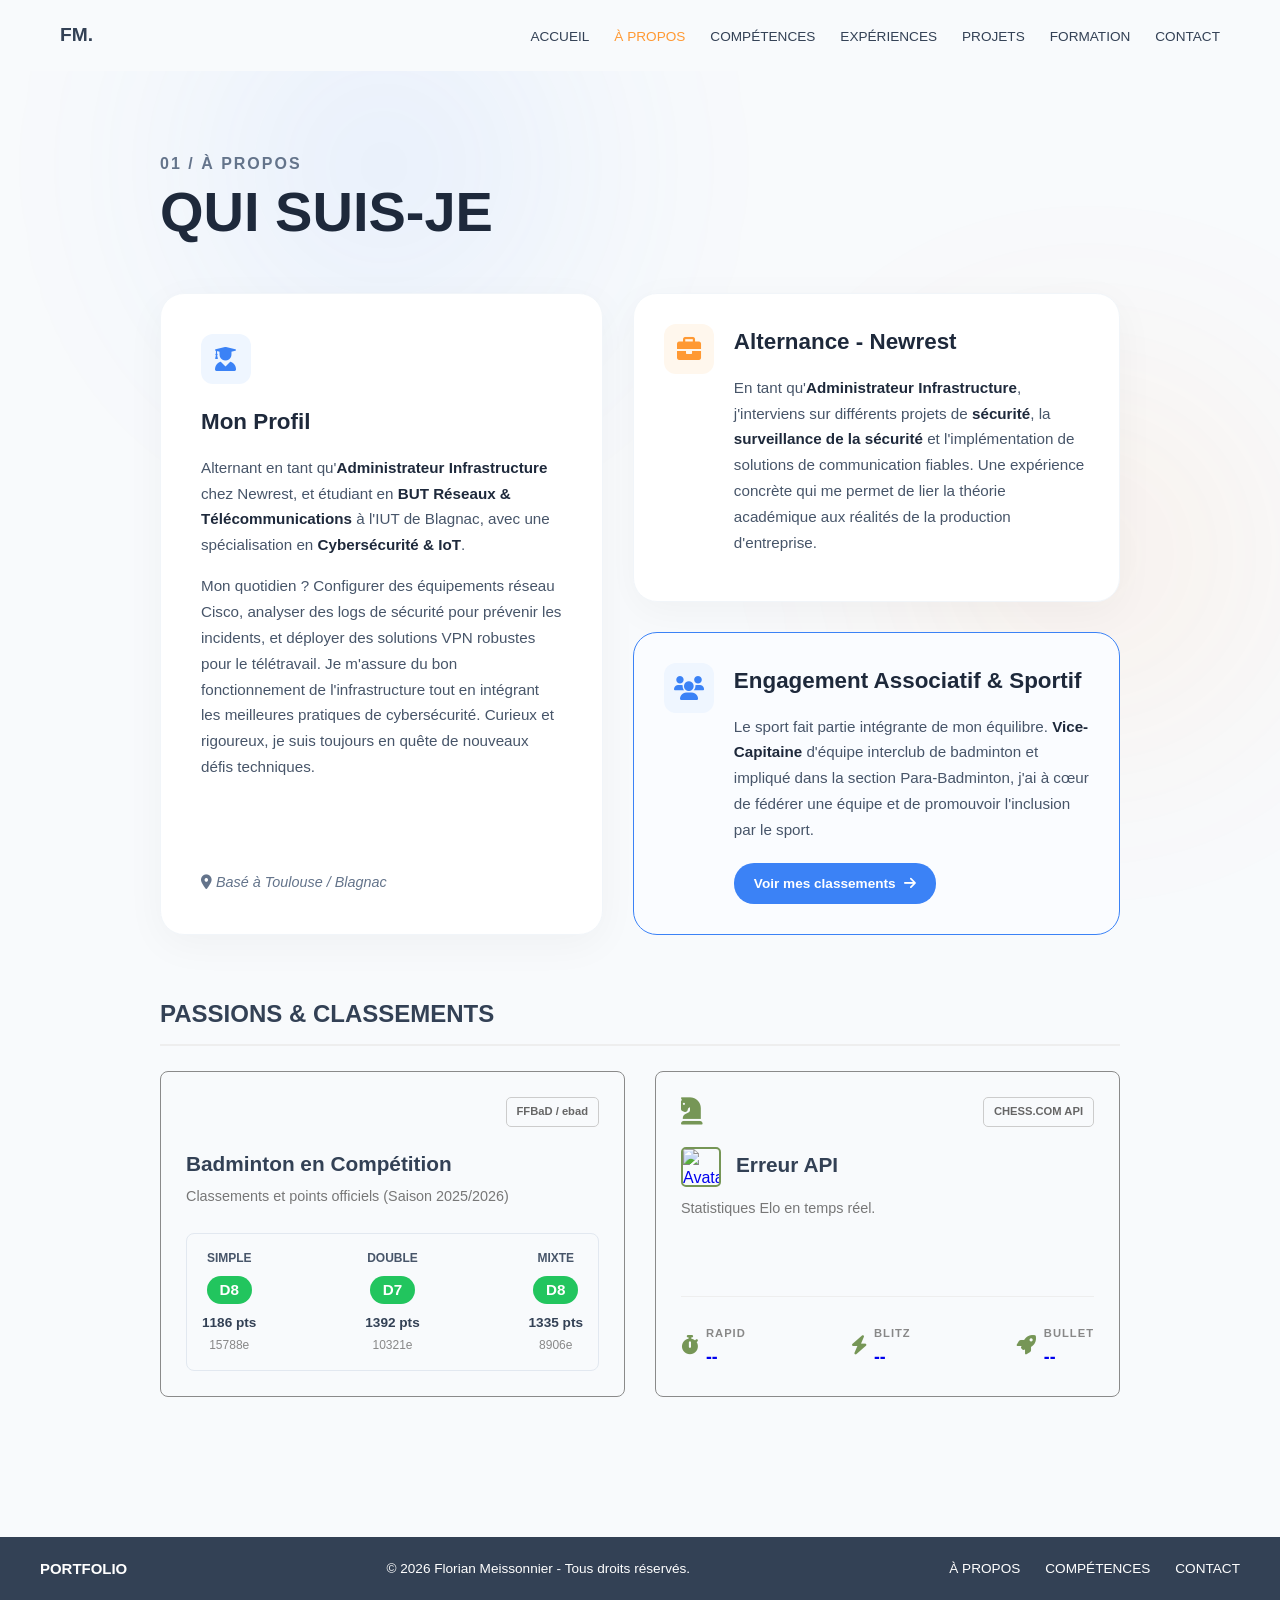
==== commit 2b0ad3d3: "Add files via upload" ====
--- a/about.html
+++ b/about.html
@@ -58,7 +58,7 @@
                         <div class="icon-box orange"><i class="fas fa-briefcase"></i></div>
                         <div class="side-card-content">
                             <h3>Alternance - Newrest</h3>
-                            <p>En tant qu'<strong>Administrateur Infrastructure</strong>, j'interviens sur la <strong>configuration réseaux</strong> (switches, routeurs), la <strong>surveillance de la sécurité</strong> et l'implémentation de solutions de communication fiables. Une expérience concrète qui me permet de lier la théorie académique aux réalités de la production d'entreprise.</p>
+                            <p>En tant qu'<strong>Administrateur Infrastructure</strong>, j'interviens sur différents projets de <strong>sécurité</strong>, la <strong>surveillance de la sécurité</strong> et l'implémentation de solutions de communication fiables. Une expérience concrète qui me permet de lier la théorie académique aux réalités de la production d'entreprise.</p>
                         </div>
                     </div>
 
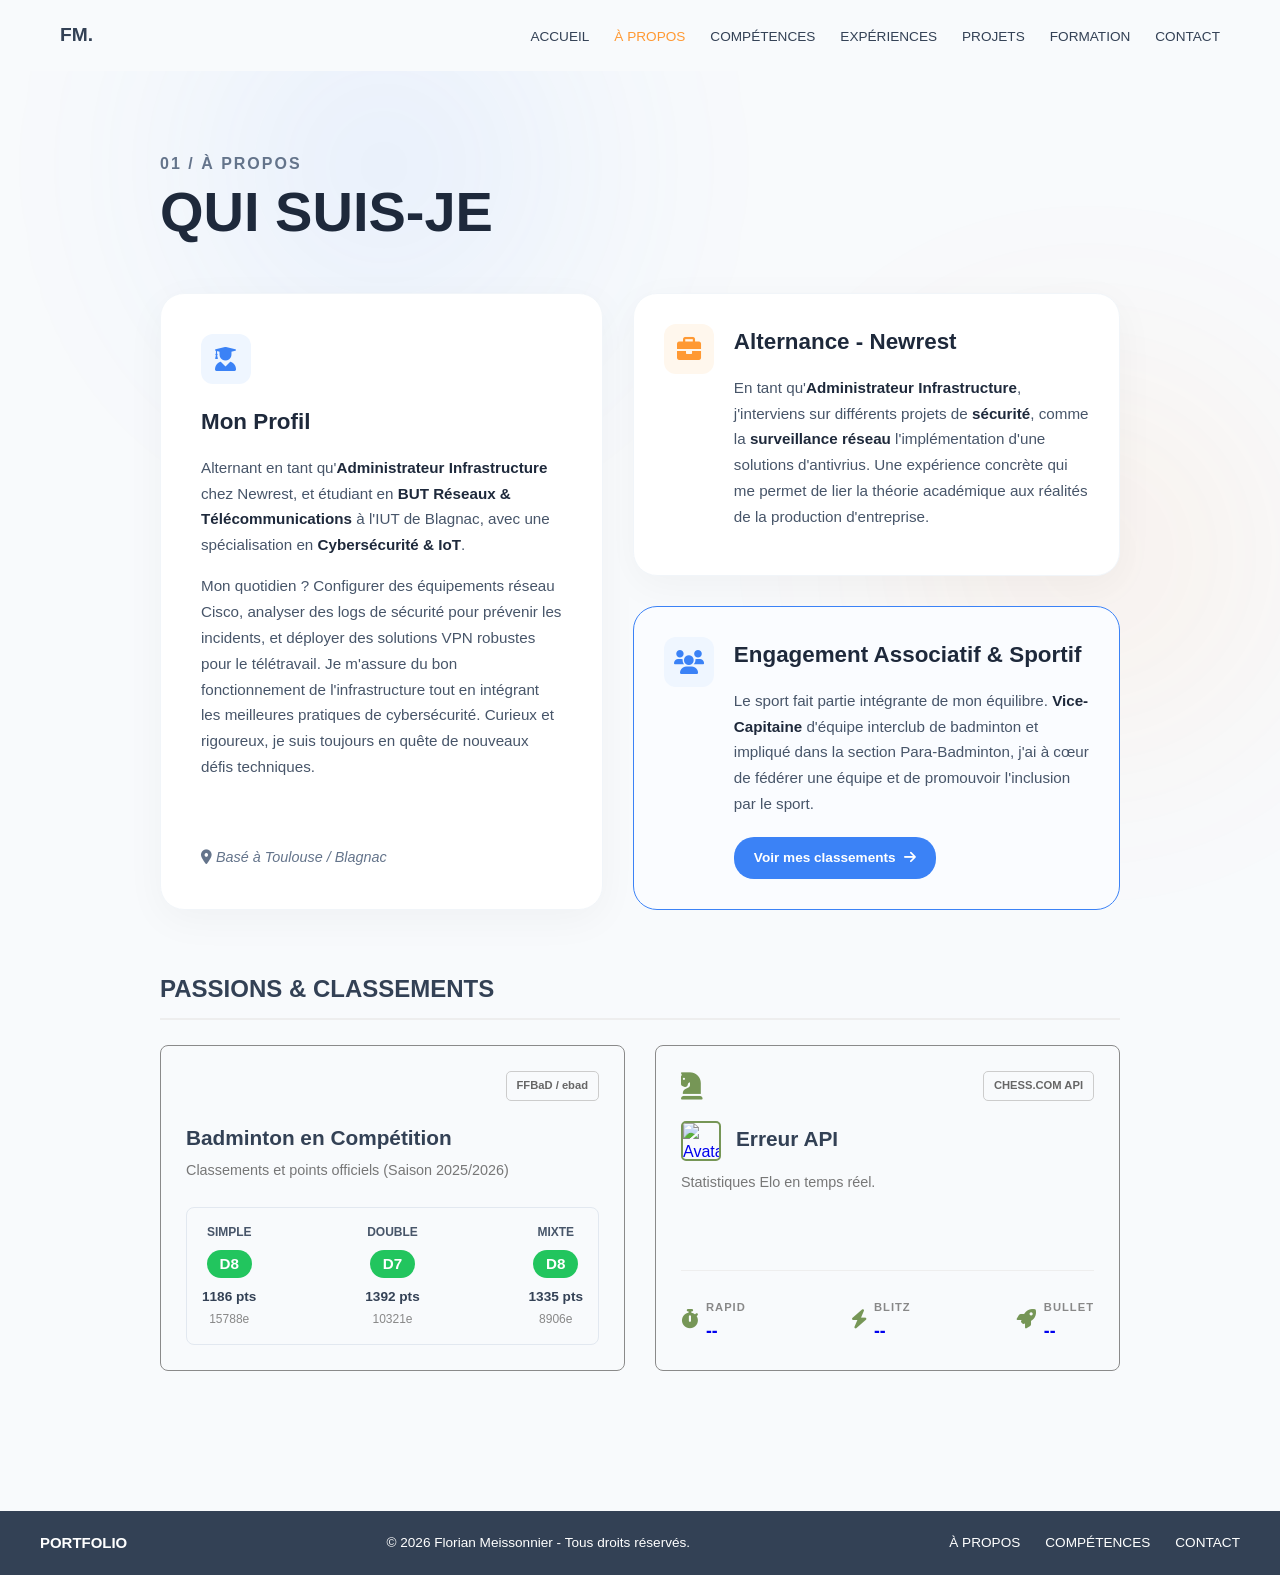
==== commit 6d06589d: "Add files via upload" ====
--- a/about.html
+++ b/about.html
@@ -58,7 +58,7 @@
                         <div class="icon-box orange"><i class="fas fa-briefcase"></i></div>
                         <div class="side-card-content">
                             <h3>Alternance - Newrest</h3>
-                            <p>En tant qu'<strong>Administrateur Infrastructure</strong>, j'interviens sur différents projets de <strong>sécurité</strong>, la <strong>surveillance de la sécurité</strong> et l'implémentation de solutions de communication fiables. Une expérience concrète qui me permet de lier la théorie académique aux réalités de la production d'entreprise.</p>
+                            <p>En tant qu'<strong>Administrateur Infrastructure</strong>, j'interviens sur différents projets de <strong>sécurité</strong>, comme la <strong>surveillance réseau</strong>  l'implémentation d'une solutions d'antivrius. Une expérience concrète qui me permet de lier la théorie académique aux réalités de la production d'entreprise.</p>
                         </div>
                     </div>
 
